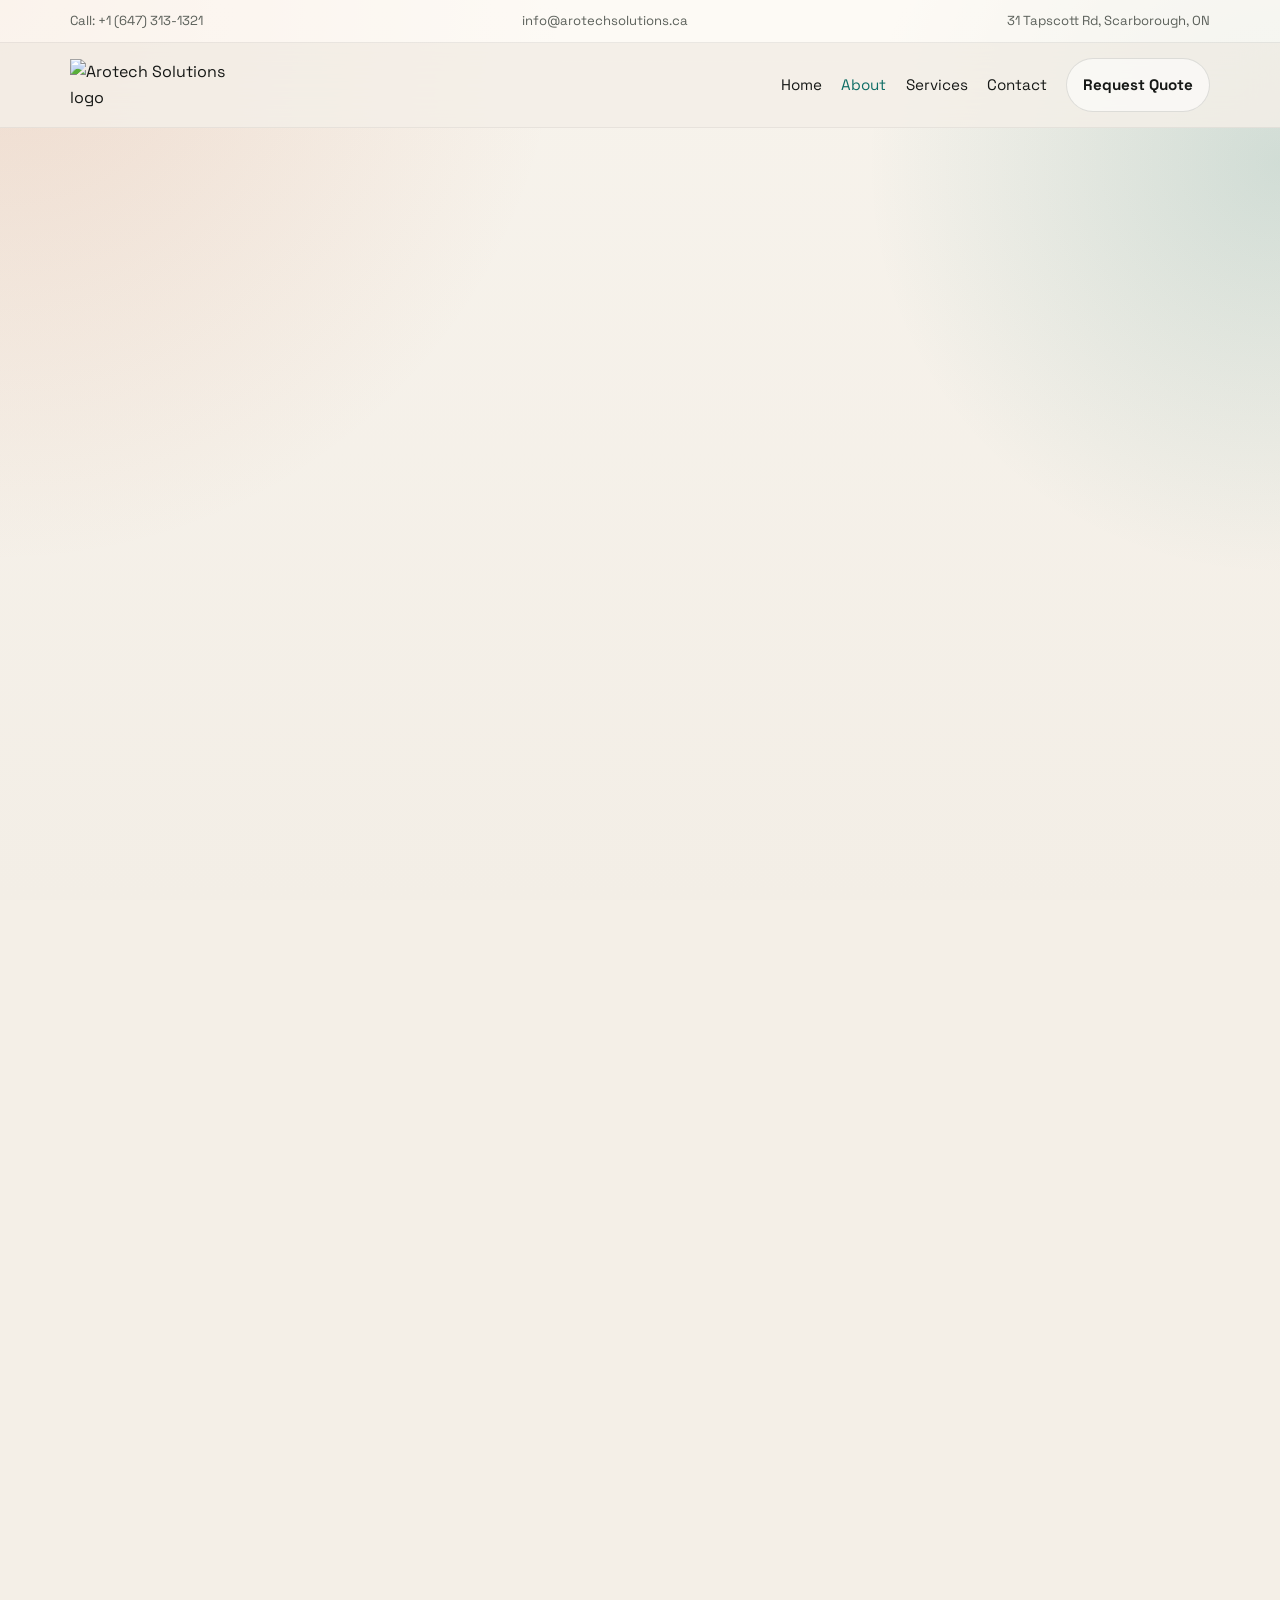
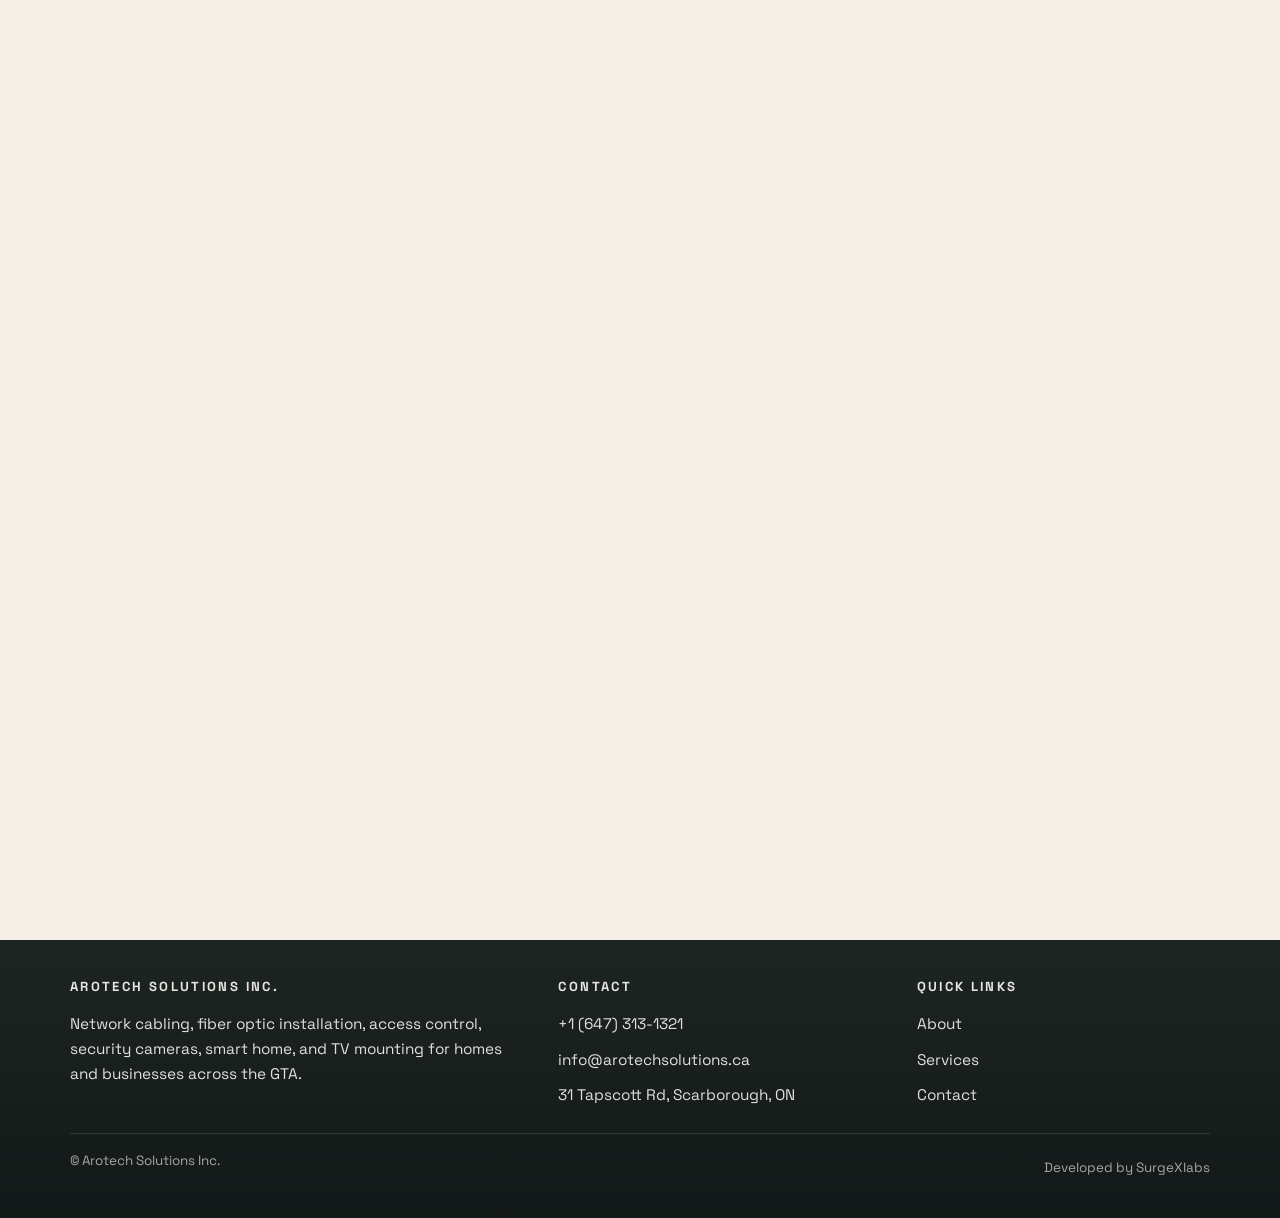
==== about.html @ dbcc4f73 "Redesign site footer" ====
<!DOCTYPE html>
<html lang="en">
<head>
    <meta charset="UTF-8">
    <meta name="viewport" content="width=device-width, initial-scale=1.0">
    <title>About | Arotech Solutions</title>
    <meta name="description" content="Learn about Arotech Solutions, our service approach, and how we deliver structured cabling, security, and smart installation solutions.">
    <link rel="icon" href="/assets/images/favicon.svg" type="image/svg+xml">
    <link rel="preconnect" href="https://fonts.googleapis.com">
    <link rel="preconnect" href="https://fonts.gstatic.com" crossorigin>
    <link href="https://fonts.googleapis.com/css2?family=Instrument+Serif:ital@0;1&family=Space+Grotesk:wght@400;500;700&display=swap" rel="stylesheet">
    <link rel="stylesheet" href="/assets/css/styles.css">
</head>
<body>
    <div class="site-bg" aria-hidden="true"></div>
    <div class="utility-bar">
        <div class="container utility-row">
            <a href="tel:+16473131321">Call: +1 (647) 313-1321</a>
            <a href="mailto:info@arotechsolutions.ca">info@arotechsolutions.ca</a>
            <span>31 Tapscott Rd, Scarborough, ON</span>
        </div>
    </div>
    <header class="site-header">
        <div class="container header-row">
            <a class="brand" href="/index.html"><img src="/assets/images/logo.png" alt="Arotech Solutions logo"></a>
            <button class="nav-toggle" type="button" aria-expanded="false" aria-controls="site-nav" aria-label="Toggle navigation"><span></span><span></span></button>
            <nav class="site-nav" id="site-nav">
                <a href="/index.html">Home</a>
                <a href="/about.html" aria-current="page">About</a>
                <a href="/services.html">Services</a>
                <a href="/contact.html">Contact</a>
                <a class="button button-small button-ghost" href="tel:+16473131321">Request Quote</a>
            </nav>
        </div>
    </header>
    <main>
        <section class="page-hero section reveal">
            <div class="container page-hero-grid">
                <div>
                    <p class="eyebrow">About Arotech</p>
                    <h1>Built around practical planning, cleaner execution, and dependable results.</h1>
                    <p class="hero-text">Arotech Solutions exists to help clients build more reliable and better organized environments through cabling, surveillance, access, smart technology, and clean installation practices.</p>
                    <p class="breadcrumb"><a href="/index.html">Home</a> / About</p>
                </div>
                <figure class="page-hero-media reveal-card">
                    <img src="/assets/images/hero-network.jpg" alt="Technician environment showing structured network hardware">
                </figure>
            </div>
        </section>

        <section class="section reveal">
            <div class="container detail-grid">
                <div class="content-block">
                    <p class="eyebrow">Who We Are</p>
                    <h2>A Toronto-based service business with a focus on systems that work well and look properly finished.</h2>
                    <p>
                        Good installation work starts with careful planning, clear communication, and a finished setup that stays practical to use and maintain.
                    </p>
                    <p>
                        We focus on six clear service areas: network cabling, fiber optic installation, access control, security cameras, smart home, and TV mounting.
                        Each area contributes to environments that feel more connected, secure, and easier to manage.
                    </p>
                </div>
                <div class="stack-card reveal-card">
                    <h3>What clients usually care about most</h3>
                    <ul class="checklist">
                        <li>Knowing the installation is planned before work starts</li>
                        <li>Having a finished result that looks clean, not rushed</li>
                        <li>Getting recommendations that make sense for the property</li>
                        <li>Working with one team across related service areas</li>
                    </ul>
                </div>
            </div>
        </section>

        <section class="section section-alt reveal">
            <div class="container section-head">
                <div>
                    <p class="eyebrow">Our Approach</p>
                    <h2>How we think about service quality.</h2>
                </div>
                <p>
                    We believe clients should understand not just what gets installed, but how the team approaches the work.
                </p>
            </div>
            <div class="container info-grid three-col">
                <article class="info-card reveal-card">
                    <h3>Plan with the end result in mind</h3>
                    <p>We look at layout, accessibility, user flow, and how the system will be maintained once the installation is complete.</p>
                </article>
                <article class="info-card reveal-card">
                    <h3>Keep the work visually organized</h3>
                    <p>Routing, positioning, equipment placement, and the finish all affect how professional a project feels once it is delivered.</p>
                </article>
                <article class="info-card reveal-card">
                    <h3>Keep recommendations practical</h3>
                    <p>Clients do not need unnecessary complexity. They need systems that suit the space, the use case, and future changes.</p>
                </article>
            </div>
        </section>

        <section class="section reveal">
            <div class="container section-head">
                <div>
                    <p class="eyebrow">Service Scope</p>
                    <h2>One business, six focused service categories.</h2>
                </div>
                <p>
                    Explore the core services Arotech offers for homes, businesses, and security-focused spaces.
                </p>
            </div>
            <div class="container service-links-grid">
                <a class="mini-link-card reveal-card" href="/services/network-cabling.html">Network Cabling</a>
                <a class="mini-link-card reveal-card" href="/services/fiber-optic-installation.html">Fiber Optic Installation</a>
                <a class="mini-link-card reveal-card" href="/services/access-control.html">Access Control</a>
                <a class="mini-link-card reveal-card" href="/services/security-cameras.html">Security Cameras</a>
                <a class="mini-link-card reveal-card" href="/services/smart-home.html">Smart Home</a>
                <a class="mini-link-card reveal-card" href="/services/tv-mounting.html">TV Mounting</a>
            </div>
        </section>
    </main>
    <footer class="site-footer">
        <div class="container footer-shell">
            <div class="footer-brand-block">
                <p class="footer-title">Arotech Solutions Inc.</p>
                <p>Network cabling, fiber optic installation, access control, security cameras, smart home, and TV mounting for homes and businesses across the GTA.</p>
            </div>
            <div class="footer-block">
                <p class="footer-heading">Contact</p>
                <a href="tel:+16473131321">+1 (647) 313-1321</a>
                <a href="mailto:info@arotechsolutions.ca">info@arotechsolutions.ca</a>
                <span>31 Tapscott Rd, Scarborough, ON</span>
            </div>
            <div class="footer-block">
                <p class="footer-heading">Quick Links</p>
                <a href="/about.html">About</a>
                <a href="/services.html">Services</a>
                <a href="/contact.html">Contact</a>
            </div>
        </div>
        <div class="container footer-bottom">
            <p>&copy; <span id="year"></span> Arotech Solutions Inc.</p>
            <p class="footer-credit">Developed by <a href="https://surgexlabs.ca/" target="_blank" rel="noreferrer">SurgeXlabs</a></p>
        </div>
    </footer>
    <script src="/assets/js/main.js"></script>
</body>
</html>
---- assets/css/styles.css ----
:root {
    --bg: #f4efe7;
    --surface: rgba(255, 255, 255, 0.82);
    --surface-strong: #fffdf9;
    --ink: #161816;
    --muted: #5b605a;
    --line: rgba(22, 24, 22, 0.08);
    --accent: #0e6d65;
    --accent-soft: #d8ebe7;
    --accent-warm: #c96d42;
    --shadow: 0 18px 46px rgba(25, 29, 28, 0.08);
    --radius: 28px;
    --container: min(1140px, calc(100% - 2rem));
}

* {
    box-sizing: border-box;
}

html {
    scroll-behavior: smooth;
}

body {
    margin: 0;
    font-family: "Space Grotesk", sans-serif;
    background: var(--bg);
    color: var(--ink);
    line-height: 1.65;
}

img,
video {
    display: block;
    max-width: 100%;
}

a {
    color: inherit;
    text-decoration: none;
}

p,
h1,
h2,
h3 {
    margin-top: 0;
}

figure {
    margin: 0;
}

.site-bg {
    position: fixed;
    inset: 0;
    z-index: -1;
    background:
        radial-gradient(circle at top left, rgba(201, 109, 66, 0.18), transparent 36%),
        radial-gradient(circle at right 18%, rgba(14, 109, 101, 0.16), transparent 28%),
        linear-gradient(180deg, #f7f3ec 0%, #f3eee6 100%);
}

.utility-bar {
    border-bottom: 1px solid var(--line);
    background: rgba(255, 253, 248, 0.72);
}

.utility-row {
    display: flex;
    align-items: center;
    justify-content: space-between;
    gap: 1rem;
    min-height: 42px;
    font-size: 0.82rem;
    color: var(--muted);
}

.container {
    width: var(--container);
    margin: 0 auto;
}

.section {
    padding: 4.75rem 0;
}

.section-alt {
    background: rgba(255, 255, 255, 0.42);
    border-top: 1px solid rgba(22, 24, 22, 0.05);
    border-bottom: 1px solid rgba(22, 24, 22, 0.05);
}

.eyebrow {
    margin-bottom: 0.9rem;
    font-size: 0.8rem;
    font-weight: 700;
    letter-spacing: 0.24em;
    text-transform: uppercase;
    color: var(--accent);
}

.site-header {
    position: sticky;
    top: 0;
    z-index: 25;
    backdrop-filter: blur(18px);
    background: rgba(244, 239, 231, 0.84);
    border-bottom: 1px solid rgba(22, 24, 22, 0.06);
}

.header-row {
    display: flex;
    align-items: center;
    justify-content: space-between;
    gap: 1rem;
    min-height: 84px;
}

.brand {
    max-width: 168px;
}

.site-nav {
    display: flex;
    align-items: center;
    gap: 1.2rem;
    font-size: 0.95rem;
}

.site-nav a[aria-current="page"]:not(.button),
.site-nav a:not(.button):hover {
    color: var(--accent);
}

.nav-toggle {
    display: none;
    width: 48px;
    height: 48px;
    padding: 0;
    border: 1px solid var(--line);
    border-radius: 16px;
    background: var(--surface-strong);
    cursor: pointer;
}

.nav-toggle span {
    display: block;
    width: 18px;
    height: 2px;
    margin: 6px auto;
    background: var(--ink);
}

.button {
    display: inline-flex;
    align-items: center;
    justify-content: center;
    min-height: 50px;
    padding: 0.85rem 1.25rem;
    border: 1px solid transparent;
    border-radius: 999px;
    background: var(--ink);
    color: #fff;
    font-weight: 700;
    transition: transform 0.2s ease, background 0.2s ease, border-color 0.2s ease;
}

.button:hover {
    transform: translateY(-1px);
}

.button-ghost {
    background: rgba(255, 255, 255, 0.55);
    color: var(--ink);
    border-color: rgba(22, 24, 22, 0.12);
}

.button-small {
    min-height: 44px;
    padding-inline: 1rem;
}

.text-link {
    display: inline-flex;
    align-items: center;
    gap: 0.35rem;
    font-weight: 700;
    color: var(--accent);
}

.text-link::after {
    content: ">";
    font-size: 0.9rem;
}

.hero,
.page-hero {
    padding-top: 3.6rem;
}

.hero-grid,
.page-hero-grid,
.detail-grid,
.video-grid,
.form-layout,
.section-head,
.footer-row {
    display: grid;
    grid-template-columns: repeat(2, minmax(0, 1fr));
    gap: 2rem;
    align-items: start;
}

.home-hero-grid {
    align-items: stretch;
}

.hero-copy h1,
.page-hero h1,
.section-head h2,
.content-block h2,
.contact-card h2,
.video-grid h2 {
    font-family: "Instrument Serif", serif;
    font-weight: 400;
    line-height: 0.97;
    letter-spacing: -0.03em;
}

.hero-copy h1 {
    margin-bottom: 1.1rem;
    font-size: clamp(3.2rem, 8vw, 6.4rem);
    max-width: 11ch;
}

.page-hero h1,
.section-head h2,
.content-block h2,
.contact-card h2,
.video-grid h2 {
    margin-bottom: 0.95rem;
    font-size: clamp(2.3rem, 5vw, 4.2rem);
}

.hero-text,
.section-head > p,
.content-block p,
.stack-card p,
.signal-card span,
.signal-card p,
.trust-card p,
.info-card p,
.faq-card p,
.contact-card p,
.breadcrumb,
.video-grid p {
    color: var(--muted);
}

.hero-actions {
    display: flex;
    flex-wrap: wrap;
    gap: 0.9rem;
    margin-bottom: 2rem;
}

.hero-points,
.checklist {
    display: grid;
    gap: 0.8rem;
    padding: 0;
    margin: 0;
    list-style: none;
}

.hero-points li,
.checklist li {
    position: relative;
    padding-left: 1.45rem;
    color: var(--muted);
}

.hero-points li::before,
.checklist li::before {
    content: "";
    position: absolute;
    top: 0.72rem;
    left: 0;
    width: 8px;
    height: 8px;
    border-radius: 50%;
    background: var(--accent-warm);
}

.hero-panel,
.stack-card,
.signal-card,
.trust-card,
.service-card,
.process-card,
.video-card,
.info-card,
.faq-card,
.contact-card,
.contact-form,
.mini-link-card {
    border: 1px solid rgba(22, 24, 22, 0.08);
    border-radius: var(--radius);
    background: var(--surface-strong);
    box-shadow: var(--shadow);
}

.hero-panel {
    display: grid;
    gap: 1rem;
    padding: 1rem;
    background: linear-gradient(180deg, rgba(255, 255, 255, 0.68), rgba(255, 255, 255, 0.38));
}

.hero-highlight {
    display: grid;
    gap: 0.85rem;
    padding: 1.25rem 1.35rem;
    border: 1px solid rgba(22, 24, 22, 0.08);
    border-radius: var(--radius);
    background: rgba(255, 253, 248, 0.92);
}

.hero-highlight-label {
    margin-bottom: 0;
    font-size: 0.78rem;
    font-weight: 700;
    letter-spacing: 0.14em;
    text-transform: uppercase;
    color: var(--accent);
}

.hero-highlight h3 {
    margin-bottom: 0;
    font-size: 1.3rem;
    line-height: 1.3;
}

.hero-highlight-meta {
    display: flex;
    align-items: center;
    justify-content: space-between;
    gap: 1rem;
    color: var(--muted);
    font-size: 0.95rem;
}

.hero-visual,
.page-hero-media {
    overflow: hidden;
    border-radius: calc(var(--radius) + 2px);
    border: 1px solid rgba(22, 24, 22, 0.08);
    background: #e9efe9;
}

.hero-visual img,
.page-hero-media img,
.page-hero-media video {
    width: 100%;
    height: 100%;
    min-height: 360px;
    object-fit: cover;
}

.hero-photo-frame {
    position: relative;
}

.hero-photo-frame::after {
    content: "";
    position: absolute;
    inset: 0;
    background: linear-gradient(180deg, rgba(20, 25, 25, 0.04) 0%, rgba(20, 25, 25, 0.35) 100%);
}

.hero-photo-frame figcaption {
    position: absolute;
    left: 1.2rem;
    right: 1.2rem;
    bottom: 1rem;
    z-index: 1;
    padding: 0.9rem 1rem;
    border-radius: 18px;
    background: rgba(255, 253, 248, 0.9);
    font-weight: 500;
}

.hero-stat-grid,
.trust-grid,
.process-grid,
.info-grid,
.faq-grid,
.service-links-grid {
    display: grid;
    gap: 1rem;
}

.hero-stat-grid {
    grid-template-columns: repeat(3, minmax(0, 1fr));
}

.trust-grid {
    grid-template-columns: repeat(3, minmax(0, 1fr));
}

.process-grid,
.info-grid.three-col,
.faq-grid,
.service-links-grid,
.info-grid.three-col {
    grid-template-columns: repeat(3, minmax(0, 1fr));
}

.service-links-grid {
    grid-template-columns: repeat(2, minmax(0, 1fr));
}

.signal-card,
.trust-card,
.process-card,
.info-card,
.faq-card,
.stack-card {
    padding: 1.35rem;
}

.signal-card strong {
    display: block;
    margin-bottom: 0.2rem;
    font-size: 1.75rem;
}

.signal-card-primary {
    background: #fff9f0;
}

.signal-card-accent {
    background: var(--accent-soft);
}

.signal-card-dark {
    background: #1a2020;
    color: #fff;
}

.signal-card-dark p,
.signal-card-dark span {
    color: rgba(255, 255, 255, 0.78);
}

.services-grid {
    display: grid;
    grid-template-columns: repeat(3, minmax(0, 1fr));
    gap: 1rem;
    margin-top: 2rem;
}

.services-grid-six {
    grid-template-columns: repeat(3, minmax(0, 1fr));
}

.service-card {
    display: grid;
    align-content: start;
    gap: 0.85rem;
    overflow: hidden;
    padding: 1.35rem;
}

.service-media {
    margin: -1.35rem -1.35rem 0;
    overflow: hidden;
    border-bottom: 1px solid rgba(22, 24, 22, 0.08);
}

.service-media img {
    width: 100%;
    height: 230px;
    object-fit: cover;
    transition: transform 0.45s ease;
}

.service-card:hover .service-media img {
    transform: scale(1.04);
}

.service-card span,
.process-card span {
    display: inline-flex;
    width: fit-content;
    padding: 0.35rem 0.65rem;
    border-radius: 999px;
    background: rgba(22, 24, 22, 0.06);
    font-size: 0.78rem;
    font-weight: 700;
    letter-spacing: 0.08em;
    text-transform: uppercase;
}

.service-card h3,
.trust-card h3,
.info-card h3,
.faq-card h3,
.process-card h3,
.stack-card h3,
.mini-link-card {
    margin-bottom: 0.65rem;
    font-size: 1.18rem;
}

.video-card {
    overflow: hidden;
    padding: 0;
}

.video-card video {
    width: 100%;
    min-height: 100%;
    background: #000;
}

.mini-link-card {
    padding: 1.2rem 1.3rem;
    font-weight: 700;
}

.mini-link-card:hover {
    color: var(--accent);
}

.breadcrumb a {
    color: var(--accent);
}

.contact-card {
    display: grid;
    grid-template-columns: minmax(0, 1.15fr) minmax(280px, 0.85fr);
    gap: 1.5rem;
    padding: 2rem;
    background: linear-gradient(135deg, #fffdf8, #eef7f4);
}

.contact-actions,
.contact-stack {
    display: grid;
    align-content: start;
    gap: 0.9rem;
}

.form-layout {
    align-items: start;
}

.contact-form {
    display: grid;
    gap: 1rem;
    padding: 1.4rem;
}

.contact-form label {
    display: grid;
    gap: 0.45rem;
    font-weight: 500;
}

.contact-form input,
.contact-form select,
.contact-form textarea {
    width: 100%;
    padding: 0.9rem 1rem;
    border: 1px solid rgba(22, 24, 22, 0.12);
    border-radius: 16px;
    background: #fff;
    font: inherit;
}

.site-footer {
    margin-top: 2rem;
    padding: 0 0 2rem;
    background: linear-gradient(180deg, rgba(20, 28, 26, 0.96), rgba(14, 20, 19, 0.98));
    color: rgba(255, 251, 245, 0.9);
}

.site-footer a,
.site-footer span,
.site-footer p {
    color: inherit;
}

.footer-shell {
    display: grid;
    grid-template-columns: 1.4fr 1fr 0.9fr;
    gap: 2rem;
    padding-top: 2.3rem;
    padding-bottom: 1.6rem;
}

.footer-brand-block,
.footer-block {
    display: grid;
    align-content: start;
    gap: 0.65rem;
}

.footer-title,
.footer-heading {
    margin-bottom: 0.15rem;
    font-size: 0.82rem;
    font-weight: 700;
    letter-spacing: 0.18em;
    text-transform: uppercase;
    color: rgba(255, 251, 245, 0.62);
}

.footer-brand-block p:last-child,
.footer-block span,
.footer-block a {
    font-size: 0.96rem;
    color: rgba(255, 251, 245, 0.88);
}

.footer-block a,
.footer-credit a {
    transition: color 0.2s ease;
}

.footer-block a:hover,
.footer-credit a:hover {
    color: #ffffff;
}

.footer-bottom {
    display: flex;
    align-items: center;
    justify-content: space-between;
    gap: 1rem;
    padding-top: 1rem;
    border-top: 1px solid rgba(255, 251, 245, 0.12);
    font-size: 0.84rem;
    color: rgba(255, 251, 245, 0.62);
}

.footer-credit {
    margin: 0;
    text-align: right;
}

.reveal,
.reveal-card {
    opacity: 0;
    transform: translateY(24px);
    transition: opacity 0.7s ease, transform 0.7s ease;
}

.reveal-card {
    transition-delay: 0.08s;
}

.is-visible {
    opacity: 1;
    transform: translateY(0);
}

.hero-panel,
.signal-card,
.hero-highlight,
.trust-card,
.service-card,
.process-card,
.video-card,
.info-card,
.faq-card,
.stack-card,
.contact-card,
.contact-form,
.mini-link-card,
.page-hero-media {
    transition: transform 0.25s ease, box-shadow 0.25s ease, border-color 0.25s ease;
}

.hero-panel:hover,
.signal-card:hover,
.hero-highlight:hover,
.trust-card:hover,
.service-card:hover,
.process-card:hover,
.video-card:hover,
.info-card:hover,
.faq-card:hover,
.stack-card:hover,
.contact-card:hover,
.contact-form:hover,
.mini-link-card:hover,
.page-hero-media:hover {
    transform: translateY(-4px);
    box-shadow: 0 22px 55px rgba(25, 29, 28, 0.11);
    border-color: rgba(14, 109, 101, 0.18);
}

@media (max-width: 980px) {
    .hero-grid,
    .page-hero-grid,
    .detail-grid,
    .video-grid,
    .form-layout,
    .section-head,
    .contact-card {
        grid-template-columns: 1fr;
    }

    .hero-stat-grid,
    .trust-grid,
    .info-grid.three-col,
    .faq-grid,
    .service-links-grid {
        grid-template-columns: repeat(2, minmax(0, 1fr));
    }

    .hero-highlight-meta {
        align-items: flex-start;
        flex-direction: column;
    }

    .services-grid,
    .services-grid-six,
    .process-grid {
        grid-template-columns: repeat(2, minmax(0, 1fr));
    }

    .footer-shell {
        grid-template-columns: repeat(2, minmax(0, 1fr));
    }

    .site-nav {
        position: absolute;
        top: calc(100% + 0.75rem);
        right: 1rem;
        left: 1rem;
        display: grid;
        gap: 0.75rem;
        padding: 1rem;
        border: 1px solid rgba(22, 24, 22, 0.08);
        border-radius: 24px;
        background: rgba(255, 253, 248, 0.96);
        box-shadow: var(--shadow);
        opacity: 0;
        visibility: hidden;
        transform: translateY(-10px);
        transition: opacity 0.2s ease, visibility 0.2s ease, transform 0.2s ease;
    }

    .site-nav.is-open {
        opacity: 1;
        visibility: visible;
        transform: translateY(0);
    }

    .nav-toggle {
        display: inline-block;
    }
}

@media (max-width: 720px) {
    .section {
        padding: 3.5rem 0;
    }

    .hero-copy h1 {
        max-width: none;
        font-size: clamp(2.8rem, 15vw, 4.4rem);
    }

    .utility-row {
        flex-direction: column;
        align-items: flex-start;
        justify-content: center;
        padding: 0.45rem 0;
    }

    .services-grid,
    .services-grid-six,
    .process-grid,
    .trust-grid,
    .info-grid.three-col,
    .faq-grid,
    .service-links-grid,
    .hero-stat-grid {
        grid-template-columns: 1fr;
    }

    .brand {
        max-width: 144px;
    }

    .header-row {
        min-height: 76px;
    }

    .hero-visual img,
    .page-hero-media img,
    .page-hero-media video {
        min-height: 300px;
    }

    .hero-highlight {
        padding: 1rem 1.1rem;
    }

    .contact-card {
        padding: 1.4rem;
    }

    .footer-shell {
        grid-template-columns: 1fr;
        gap: 1.4rem;
    }

    .footer-bottom {
        flex-direction: column;
        align-items: flex-start;
    }

    .footer-credit {
        text-align: left;
    }
}

@media (prefers-reduced-motion: reduce) {
    html {
        scroll-behavior: auto;
    }

    *,
    *::before,
    *::after {
        animation-duration: 0.01ms !important;
        animation-iteration-count: 1 !important;
        transition-duration: 0.01ms !important;
    }

    .reveal,
    .reveal-card {
        opacity: 1;
        transform: none;
    }
}
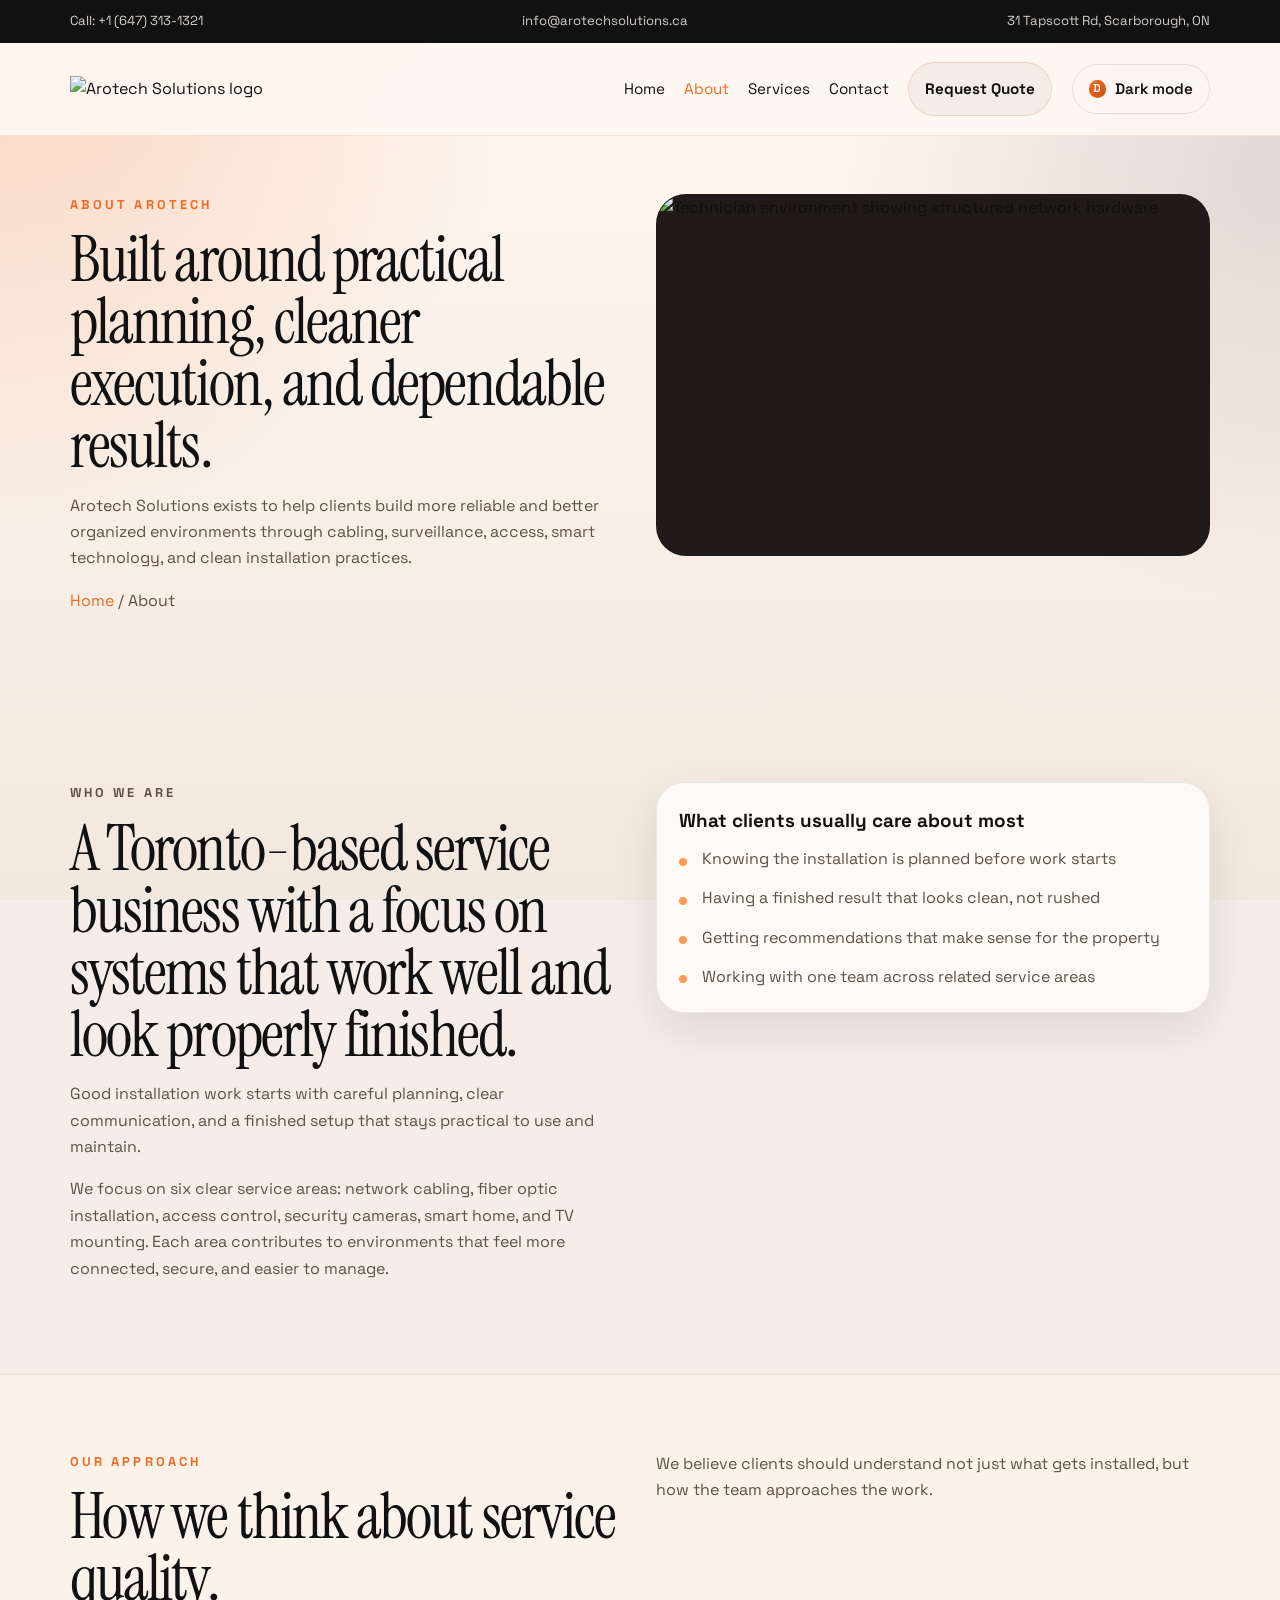
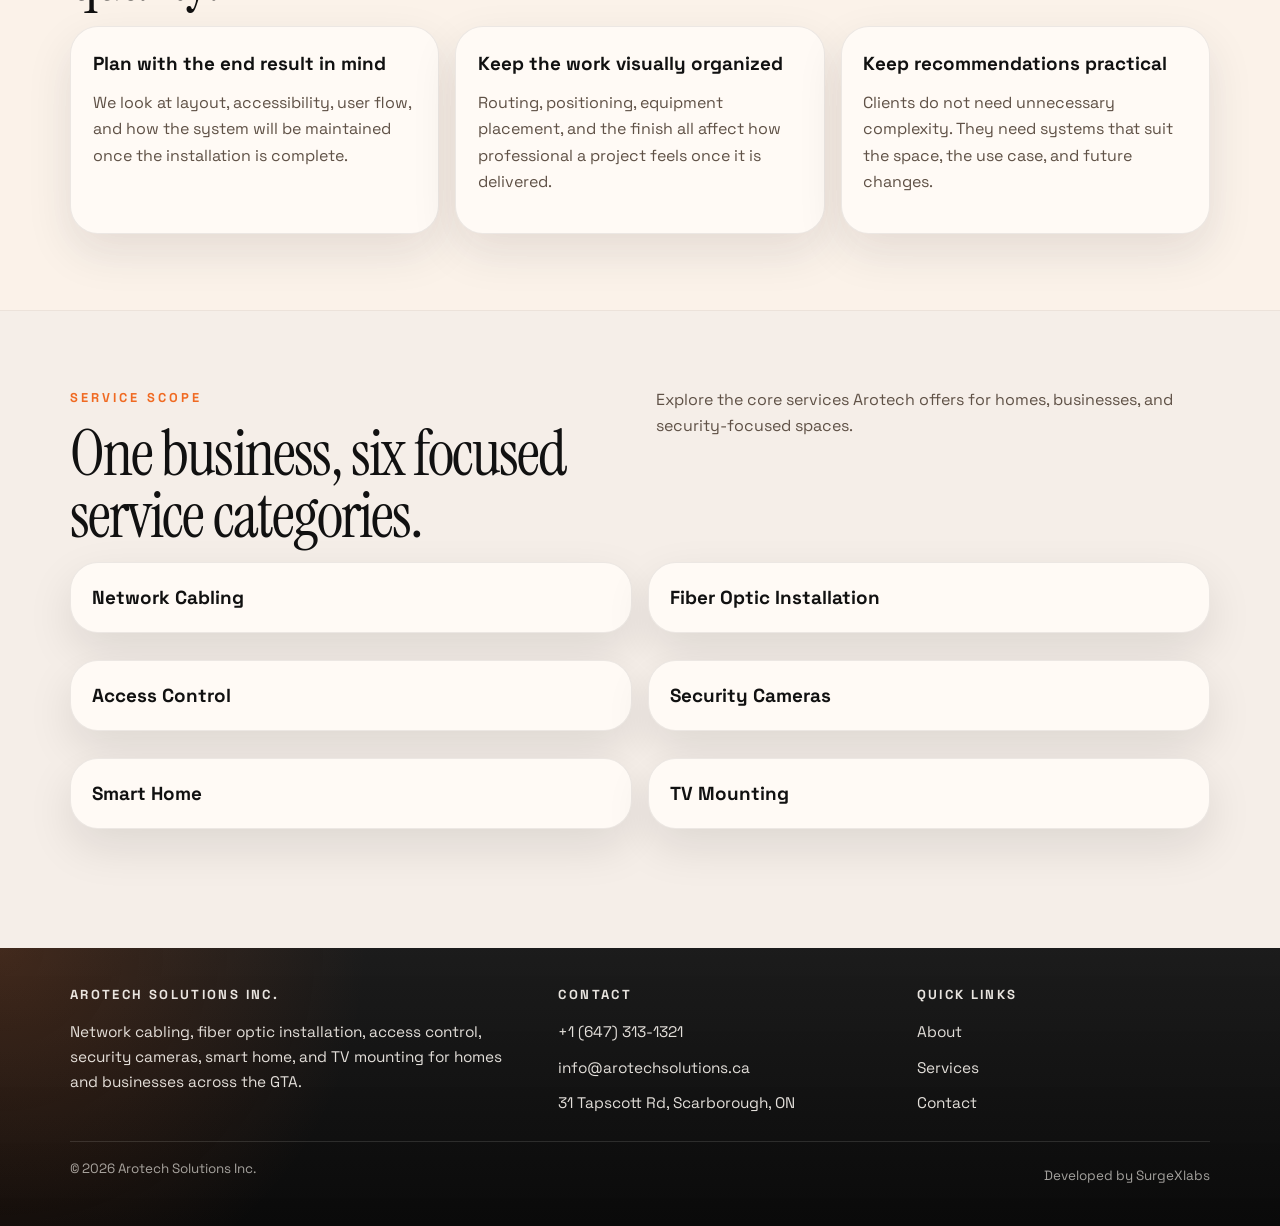
==== commit 9f4777c4: "Update Arotech branding, imagery, and theme toggle" ====
--- a/about.html
+++ b/about.html
@@ -22,7 +22,7 @@
     </div>
     <header class="site-header">
         <div class="container header-row">
-            <a class="brand" href="/index.html"><img src="/assets/images/logo.png" alt="Arotech Solutions logo"></a>
+            <a class="brand" href="/index.html" aria-label="Arotech Solutions home"><img src="/assets/images/logo.png" alt="Arotech Solutions logo"></a>
             <button class="nav-toggle" type="button" aria-expanded="false" aria-controls="site-nav" aria-label="Toggle navigation"><span></span><span></span></button>
             <nav class="site-nav" id="site-nav">
                 <a href="/index.html">Home</a>
--- a/assets/css/styles.css
+++ b/assets/css/styles.css
@@ -1,16 +1,95 @@
 :root {
-    --bg: #f4efe7;
-    --surface: rgba(255, 255, 255, 0.82);
-    --surface-strong: #fffdf9;
-    --ink: #161816;
-    --muted: #5b605a;
-    --line: rgba(22, 24, 22, 0.08);
-    --accent: #0e6d65;
-    --accent-soft: #d8ebe7;
-    --accent-warm: #c96d42;
-    --shadow: 0 18px 46px rgba(25, 29, 28, 0.08);
+    --bg: #f5eee8;
+    --surface: rgba(255, 248, 242, 0.84);
+    --surface-strong: #fffaf5;
+    --surface-alt: rgba(255, 244, 235, 0.62);
+    --ink: #111111;
+    --muted: #5f5146;
+    --line: rgba(17, 17, 17, 0.1);
+    --accent: #f06a22;
+    --accent-strong: #cc520d;
+    --accent-soft: #ffe2cf;
+    --accent-warm: #ff9a56;
+    --utility-bg: #111111;
+    --utility-text: rgba(255, 248, 242, 0.82);
+    --header-bg: rgba(255, 248, 242, 0.9);
+    --header-border: rgba(240, 106, 34, 0.14);
+    --panel-border: rgba(22, 24, 22, 0.08);
+    --panel-shadow-strong: 0 20px 48px rgba(25, 29, 28, 0.09);
+    --site-bg-1: rgba(240, 106, 34, 0.24);
+    --site-bg-2: rgba(17, 17, 17, 0.12);
+    --site-bg-3-start: #fff8f2;
+    --site-bg-3-end: #f3e8de;
+    --hero-panel-start: rgba(255, 250, 245, 0.9);
+    --hero-panel-end: rgba(255, 237, 222, 0.68);
+    --hero-highlight-start: rgba(255, 248, 242, 0.98);
+    --hero-highlight-end: rgba(255, 230, 212, 0.9);
+    --hero-highlight-stripe-end: #ffb27e;
+    --hero-media-bg: #201b18;
+    --figcaption-bg: rgba(255, 253, 248, 0.9);
+    --signal-primary-bg: #fff4ea;
+    --signal-dark-bg: #171717;
+    --signal-dark-text: rgba(255, 255, 255, 0.78);
+    --tag-bg: rgba(22, 24, 22, 0.06);
+    --input-bg: #fff;
+    --contact-gradient-start: #fffaf5;
+    --contact-gradient-end: #ffe7d6;
+    --footer-bg: radial-gradient(circle at top left, rgba(240, 106, 34, 0.18), transparent 28%), linear-gradient(180deg, rgba(23, 23, 23, 0.98), rgba(10, 10, 10, 1));
+    --footer-text: rgba(255, 251, 245, 0.9);
+    --footer-heading: rgba(255, 251, 245, 0.62);
+    --footer-link: rgba(255, 251, 245, 0.88);
+    --footer-border: rgba(255, 251, 245, 0.12);
+    --nav-panel-bg: rgba(255, 248, 242, 0.98);
+    --nav-toggle-bg: rgba(255, 250, 245, 0.98);
+    --shadow: 0 18px 46px rgba(17, 17, 17, 0.1);
     --radius: 28px;
     --container: min(1140px, calc(100% - 2rem));
+}
+
+body[data-theme="dark"] {
+    --bg: #0f0f11;
+    --surface: rgba(26, 26, 29, 0.86);
+    --surface-strong: #17171a;
+    --surface-alt: rgba(22, 22, 25, 0.78);
+    --ink: #f5eee7;
+    --muted: #bcae9f;
+    --line: rgba(255, 255, 255, 0.1);
+    --accent: #ff8b3d;
+    --accent-strong: #d66217;
+    --accent-soft: rgba(255, 139, 61, 0.14);
+    --accent-warm: #ffab72;
+    --utility-bg: #090909;
+    --utility-text: rgba(245, 238, 231, 0.8);
+    --header-bg: rgba(17, 17, 20, 0.9);
+    --header-border: rgba(255, 139, 61, 0.2);
+    --panel-border: rgba(255, 255, 255, 0.08);
+    --panel-shadow-strong: 0 20px 48px rgba(0, 0, 0, 0.28);
+    --site-bg-1: rgba(255, 139, 61, 0.14);
+    --site-bg-2: rgba(255, 255, 255, 0.06);
+    --site-bg-3-start: #17171a;
+    --site-bg-3-end: #0d0d0f;
+    --hero-panel-start: rgba(26, 26, 30, 0.96);
+    --hero-panel-end: rgba(18, 18, 21, 0.96);
+    --hero-highlight-start: rgba(28, 28, 32, 0.98);
+    --hero-highlight-end: rgba(23, 23, 27, 0.94);
+    --hero-highlight-stripe-end: #ffab72;
+    --hero-media-bg: #0d0d0f;
+    --figcaption-bg: rgba(22, 22, 26, 0.92);
+    --signal-primary-bg: rgba(255, 139, 61, 0.1);
+    --signal-dark-bg: #0c0c0d;
+    --signal-dark-text: rgba(245, 238, 231, 0.72);
+    --tag-bg: rgba(255, 255, 255, 0.08);
+    --input-bg: #111114;
+    --contact-gradient-start: #18181c;
+    --contact-gradient-end: #111114;
+    --footer-bg: radial-gradient(circle at top left, rgba(255, 139, 61, 0.14), transparent 28%), linear-gradient(180deg, rgba(10, 10, 12, 0.98), rgba(5, 5, 6, 1));
+    --footer-text: rgba(245, 238, 231, 0.9);
+    --footer-heading: rgba(245, 238, 231, 0.58);
+    --footer-link: rgba(245, 238, 231, 0.84);
+    --footer-border: rgba(245, 238, 231, 0.1);
+    --nav-panel-bg: rgba(18, 18, 22, 0.98);
+    --nav-toggle-bg: rgba(20, 20, 23, 0.98);
+    --shadow: 0 18px 46px rgba(0, 0, 0, 0.28);
 }
 
 * {
@@ -27,6 +106,7 @@
     background: var(--bg);
     color: var(--ink);
     line-height: 1.65;
+    overflow-x: hidden;
 }
 
 img,
@@ -56,14 +136,14 @@
     inset: 0;
     z-index: -1;
     background:
-        radial-gradient(circle at top left, rgba(201, 109, 66, 0.18), transparent 36%),
-        radial-gradient(circle at right 18%, rgba(14, 109, 101, 0.16), transparent 28%),
-        linear-gradient(180deg, #f7f3ec 0%, #f3eee6 100%);
+        radial-gradient(circle at top left, var(--site-bg-1), transparent 34%),
+        radial-gradient(circle at right 18%, var(--site-bg-2), transparent 30%),
+        linear-gradient(180deg, var(--site-bg-3-start) 0%, var(--site-bg-3-end) 100%);
 }
 
 .utility-bar {
     border-bottom: 1px solid var(--line);
-    background: rgba(255, 253, 248, 0.72);
+    background: var(--utility-bg);
 }
 
 .utility-row {
@@ -73,7 +153,7 @@
     gap: 1rem;
     min-height: 42px;
     font-size: 0.82rem;
-    color: var(--muted);
+    color: var(--utility-text);
 }
 
 .container {
@@ -86,9 +166,9 @@
 }
 
 .section-alt {
-    background: rgba(255, 255, 255, 0.42);
-    border-top: 1px solid rgba(22, 24, 22, 0.05);
-    border-bottom: 1px solid rgba(22, 24, 22, 0.05);
+    background: var(--surface-alt);
+    border-top: 1px solid color-mix(in srgb, var(--line) 65%, transparent);
+    border-bottom: 1px solid color-mix(in srgb, var(--line) 65%, transparent);
 }
 
 .eyebrow {
@@ -105,8 +185,8 @@
     top: 0;
     z-index: 25;
     backdrop-filter: blur(18px);
-    background: rgba(244, 239, 231, 0.84);
-    border-bottom: 1px solid rgba(22, 24, 22, 0.06);
+    background: var(--header-bg);
+    border-bottom: 1px solid var(--header-border);
 }
 
 .header-row {
@@ -114,11 +194,23 @@
     align-items: center;
     justify-content: space-between;
     gap: 1rem;
-    min-height: 84px;
+    min-height: 92px;
 }
 
 .brand {
-    max-width: 168px;
+    display: inline-flex;
+    align-items: center;
+    justify-content: center;
+    flex: 0 0 auto;
+    max-width: 430px;
+}
+
+.brand img {
+    display: block;
+    width: 100%;
+    height: auto;
+    max-height: 64px;
+    object-fit: contain;
 }
 
 .site-nav {
@@ -128,8 +220,14 @@
     font-size: 0.95rem;
 }
 
+.site-nav a,
+.theme-toggle {
+    transition: color 0.2s ease, background 0.2s ease, border-color 0.2s ease, box-shadow 0.2s ease;
+}
+
 .site-nav a[aria-current="page"]:not(.button),
-.site-nav a:not(.button):hover {
+.site-nav a:not(.button):hover,
+.site-nav a.theme-toggle:hover {
     color: var(--accent);
 }
 
@@ -140,7 +238,7 @@
     padding: 0;
     border: 1px solid var(--line);
     border-radius: 16px;
-    background: var(--surface-strong);
+    background: var(--nav-toggle-bg);
     cursor: pointer;
 }
 
@@ -160,25 +258,64 @@
     padding: 0.85rem 1.25rem;
     border: 1px solid transparent;
     border-radius: 999px;
-    background: var(--ink);
+    background: linear-gradient(135deg, var(--accent), var(--accent-strong));
     color: #fff;
     font-weight: 700;
-    transition: transform 0.2s ease, background 0.2s ease, border-color 0.2s ease;
+    transition: background 0.2s ease, border-color 0.2s ease, box-shadow 0.2s ease;
 }
 
 .button:hover {
-    transform: translateY(-1px);
+    background: linear-gradient(135deg, #ff7b2d, var(--accent));
+    box-shadow: 0 10px 24px rgba(240, 106, 34, 0.16);
 }
 
 .button-ghost {
-    background: rgba(255, 255, 255, 0.55);
+    background: rgba(17, 17, 17, 0.04);
     color: var(--ink);
-    border-color: rgba(22, 24, 22, 0.12);
+    border-color: rgba(240, 106, 34, 0.2);
+}
+
+.button-ghost:hover {
+    background: rgba(240, 106, 34, 0.1);
 }
 
 .button-small {
     min-height: 44px;
     padding-inline: 1rem;
+}
+
+.theme-toggle {
+    display: inline-flex;
+    align-items: center;
+    justify-content: center;
+    gap: 0.55rem;
+    min-height: 44px;
+    padding: 0.72rem 1rem;
+    border: 1px solid var(--line);
+    border-radius: 999px;
+    background: transparent;
+    color: var(--ink);
+    font: inherit;
+    font-weight: 600;
+    cursor: pointer;
+}
+
+.theme-toggle:hover {
+    background: var(--accent-soft);
+    box-shadow: 0 10px 24px rgba(240, 106, 34, 0.12);
+}
+
+.theme-toggle-icon {
+    display: inline-flex;
+    align-items: center;
+    justify-content: center;
+    width: 1.1rem;
+    height: 1.1rem;
+    border-radius: 50%;
+    background: linear-gradient(135deg, var(--accent), var(--accent-strong));
+    color: #fff;
+    font-size: 0.72rem;
+    line-height: 1;
 }
 
 .text-link {
@@ -305,7 +442,7 @@
 .contact-card,
 .contact-form,
 .mini-link-card {
-    border: 1px solid rgba(22, 24, 22, 0.08);
+    border: 1px solid var(--panel-border);
     border-radius: var(--radius);
     background: var(--surface-strong);
     box-shadow: var(--shadow);
@@ -315,16 +452,25 @@
     display: grid;
     gap: 1rem;
     padding: 1rem;
-    background: linear-gradient(180deg, rgba(255, 255, 255, 0.68), rgba(255, 255, 255, 0.38));
+    background: linear-gradient(180deg, var(--hero-panel-start), var(--hero-panel-end));
 }
 
 .hero-highlight {
     display: grid;
     gap: 0.85rem;
     padding: 1.25rem 1.35rem;
-    border: 1px solid rgba(22, 24, 22, 0.08);
+    border: 1px solid var(--header-border);
     border-radius: var(--radius);
-    background: rgba(255, 253, 248, 0.92);
+    background: linear-gradient(135deg, var(--hero-highlight-start), var(--hero-highlight-end));
+    position: relative;
+}
+
+.hero-highlight::before {
+    content: "";
+    position: absolute;
+    inset: 0 auto 0 0;
+    width: 5px;
+    background: linear-gradient(180deg, var(--accent), var(--hero-highlight-stripe-end));
 }
 
 .hero-highlight-label {
@@ -356,7 +502,7 @@
     overflow: hidden;
     border-radius: calc(var(--radius) + 2px);
     border: 1px solid rgba(22, 24, 22, 0.08);
-    background: #e9efe9;
+    background: var(--hero-media-bg);
 }
 
 .hero-visual img,
@@ -387,7 +533,8 @@
     z-index: 1;
     padding: 0.9rem 1rem;
     border-radius: 18px;
-    background: rgba(255, 253, 248, 0.9);
+    background: var(--figcaption-bg);
+    color: var(--ink);
     font-weight: 500;
 }
 
@@ -437,7 +584,7 @@
 }
 
 .signal-card-primary {
-    background: #fff9f0;
+    background: var(--signal-primary-bg);
 }
 
 .signal-card-accent {
@@ -445,13 +592,13 @@
 }
 
 .signal-card-dark {
-    background: #1a2020;
+    background: var(--signal-dark-bg);
     color: #fff;
 }
 
 .signal-card-dark p,
 .signal-card-dark span {
-    color: rgba(255, 255, 255, 0.78);
+    color: var(--signal-dark-text);
 }
 
 .services-grid {
@@ -476,7 +623,7 @@
 .service-media {
     margin: -1.35rem -1.35rem 0;
     overflow: hidden;
-    border-bottom: 1px solid rgba(22, 24, 22, 0.08);
+    border-bottom: 1px solid var(--panel-border);
 }
 
 .service-media img {
@@ -496,7 +643,7 @@
     width: fit-content;
     padding: 0.35rem 0.65rem;
     border-radius: 999px;
-    background: rgba(22, 24, 22, 0.06);
+    background: var(--tag-bg);
     font-size: 0.78rem;
     font-weight: 700;
     letter-spacing: 0.08em;
@@ -543,7 +690,7 @@
     grid-template-columns: minmax(0, 1.15fr) minmax(280px, 0.85fr);
     gap: 1.5rem;
     padding: 2rem;
-    background: linear-gradient(135deg, #fffdf8, #eef7f4);
+    background: linear-gradient(135deg, var(--contact-gradient-start), var(--contact-gradient-end));
 }
 
 .contact-actions,
@@ -574,17 +721,23 @@
 .contact-form textarea {
     width: 100%;
     padding: 0.9rem 1rem;
-    border: 1px solid rgba(22, 24, 22, 0.12);
+    border: 1px solid color-mix(in srgb, var(--line) 90%, transparent);
     border-radius: 16px;
-    background: #fff;
+    background: var(--input-bg);
+    color: var(--ink);
     font: inherit;
+}
+
+.contact-form input::placeholder,
+.contact-form textarea::placeholder {
+    color: var(--muted);
 }
 
 .site-footer {
     margin-top: 2rem;
     padding: 0 0 2rem;
-    background: linear-gradient(180deg, rgba(20, 28, 26, 0.96), rgba(14, 20, 19, 0.98));
-    color: rgba(255, 251, 245, 0.9);
+    background: var(--footer-bg);
+    color: var(--footer-text);
 }
 
 .site-footer a,
@@ -615,14 +768,14 @@
     font-weight: 700;
     letter-spacing: 0.18em;
     text-transform: uppercase;
-    color: rgba(255, 251, 245, 0.62);
+    color: var(--footer-heading);
 }
 
 .footer-brand-block p:last-child,
 .footer-block span,
 .footer-block a {
     font-size: 0.96rem;
-    color: rgba(255, 251, 245, 0.88);
+    color: var(--footer-link);
 }
 
 .footer-block a,
@@ -641,9 +794,9 @@
     justify-content: space-between;
     gap: 1rem;
     padding-top: 1rem;
-    border-top: 1px solid rgba(255, 251, 245, 0.12);
+    border-top: 1px solid var(--footer-border);
     font-size: 0.84rem;
-    color: rgba(255, 251, 245, 0.62);
+    color: var(--footer-heading);
 }
 
 .footer-credit {
@@ -654,12 +807,8 @@
 .reveal,
 .reveal-card {
     opacity: 0;
-    transform: translateY(24px);
-    transition: opacity 0.7s ease, transform 0.7s ease;
-}
-
-.reveal-card {
-    transition-delay: 0.08s;
+    transform: translateY(12px);
+    transition: opacity 0.45s ease, transform 0.45s ease;
 }
 
 .is-visible {
@@ -681,7 +830,7 @@
 .contact-form,
 .mini-link-card,
 .page-hero-media {
-    transition: transform 0.25s ease, box-shadow 0.25s ease, border-color 0.25s ease;
+    transition: box-shadow 0.2s ease, border-color 0.2s ease;
 }
 
 .hero-panel:hover,
@@ -698,9 +847,22 @@
 .contact-form:hover,
 .mini-link-card:hover,
 .page-hero-media:hover {
-    transform: translateY(-4px);
-    box-shadow: 0 22px 55px rgba(25, 29, 28, 0.11);
-    border-color: rgba(14, 109, 101, 0.18);
+    box-shadow: var(--panel-shadow-strong);
+    border-color: rgba(240, 106, 34, 0.24);
+}
+
+@media (prefers-reduced-motion: reduce) {
+    html {
+        scroll-behavior: auto;
+    }
+
+    *,
+    *::before,
+    *::after {
+        animation: none !important;
+        transition-duration: 0.01ms !important;
+        transition-delay: 0ms !important;
+    }
 }
 
 @media (max-width: 980px) {
@@ -745,14 +907,19 @@
         display: grid;
         gap: 0.75rem;
         padding: 1rem;
-        border: 1px solid rgba(22, 24, 22, 0.08);
+        border: 1px solid var(--panel-border);
         border-radius: 24px;
-        background: rgba(255, 253, 248, 0.96);
+        background: var(--nav-panel-bg);
         box-shadow: var(--shadow);
         opacity: 0;
         visibility: hidden;
         transform: translateY(-10px);
         transition: opacity 0.2s ease, visibility 0.2s ease, transform 0.2s ease;
+    }
+
+    .theme-toggle {
+        justify-content: flex-start;
+        width: 100%;
     }
 
     .site-nav.is-open {
@@ -794,12 +961,16 @@
         grid-template-columns: 1fr;
     }
 
+    .header-row {
+        min-height: 82px;
+    }
+
     .brand {
-        max-width: 144px;
-    }
-
-    .header-row {
-        min-height: 76px;
+        max-width: 300px;
+    }
+
+    .brand img {
+        max-height: 50px;
     }
 
     .hero-visual img,
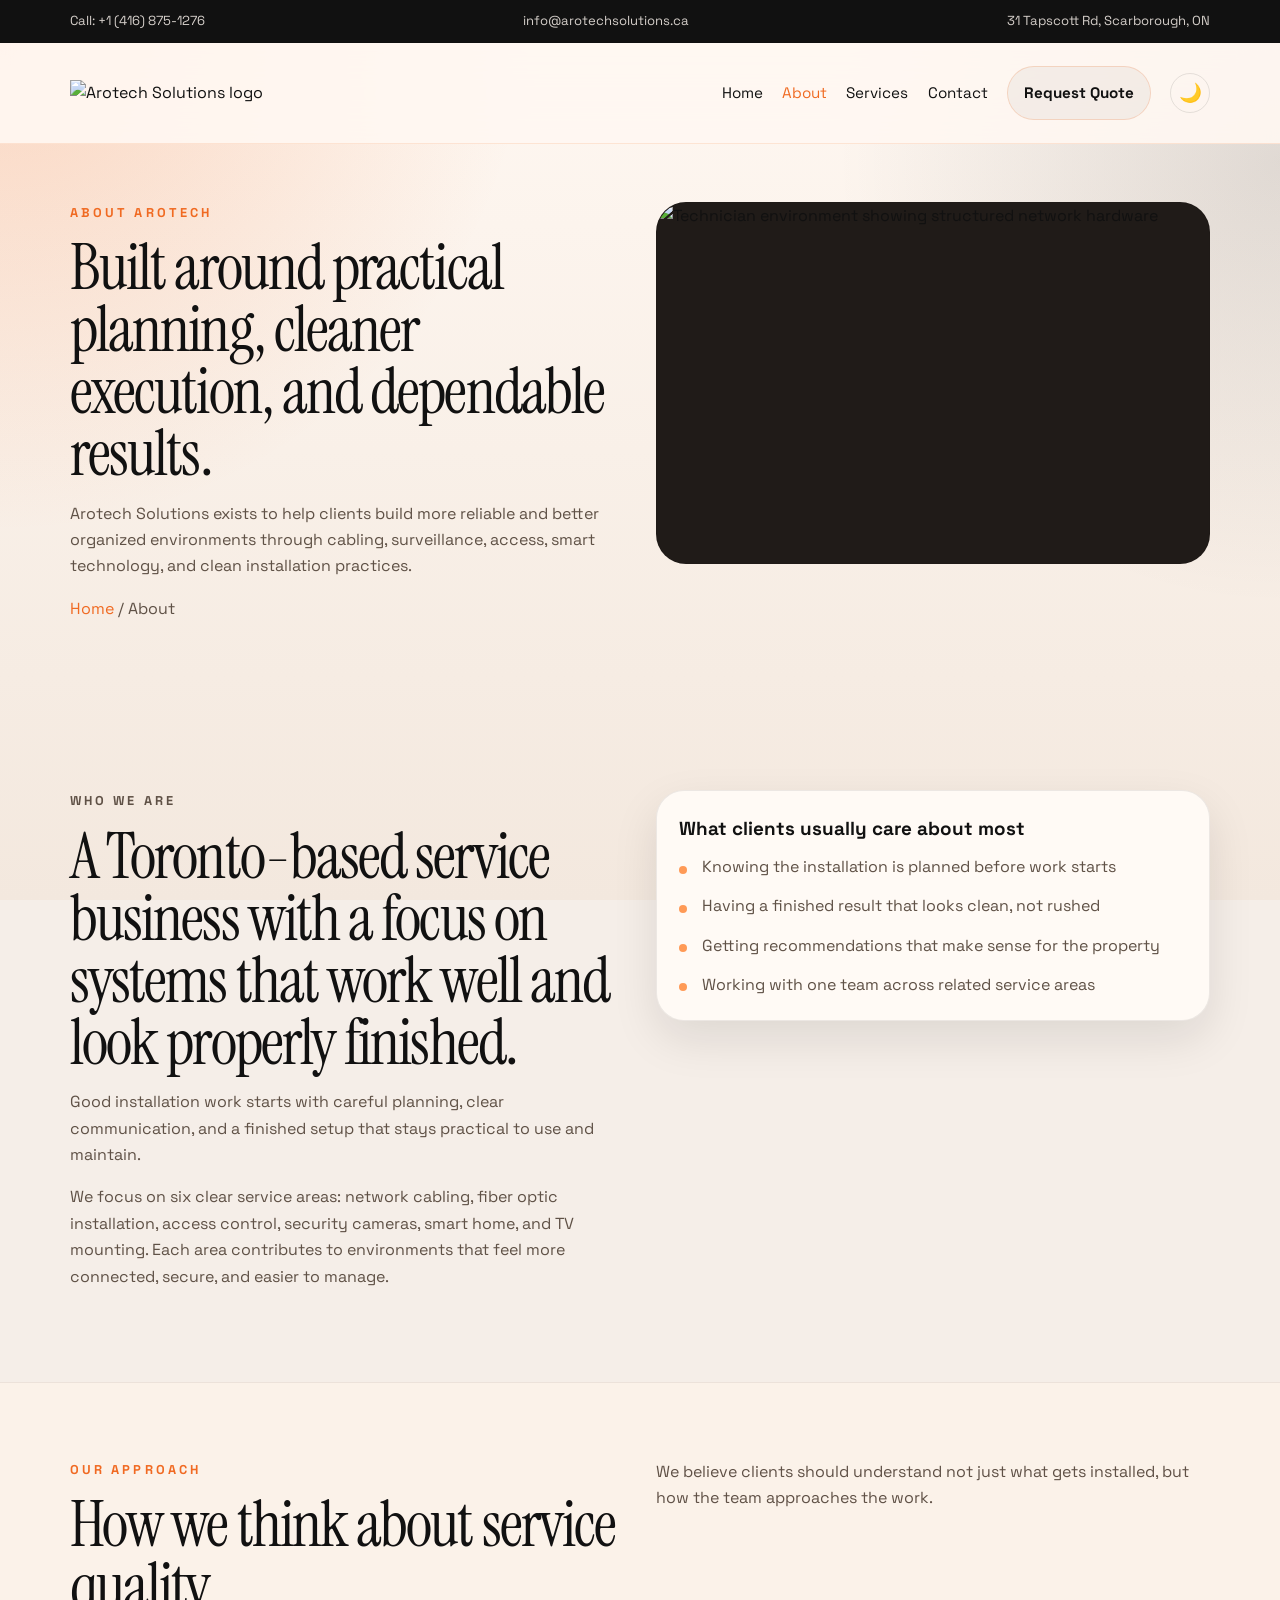
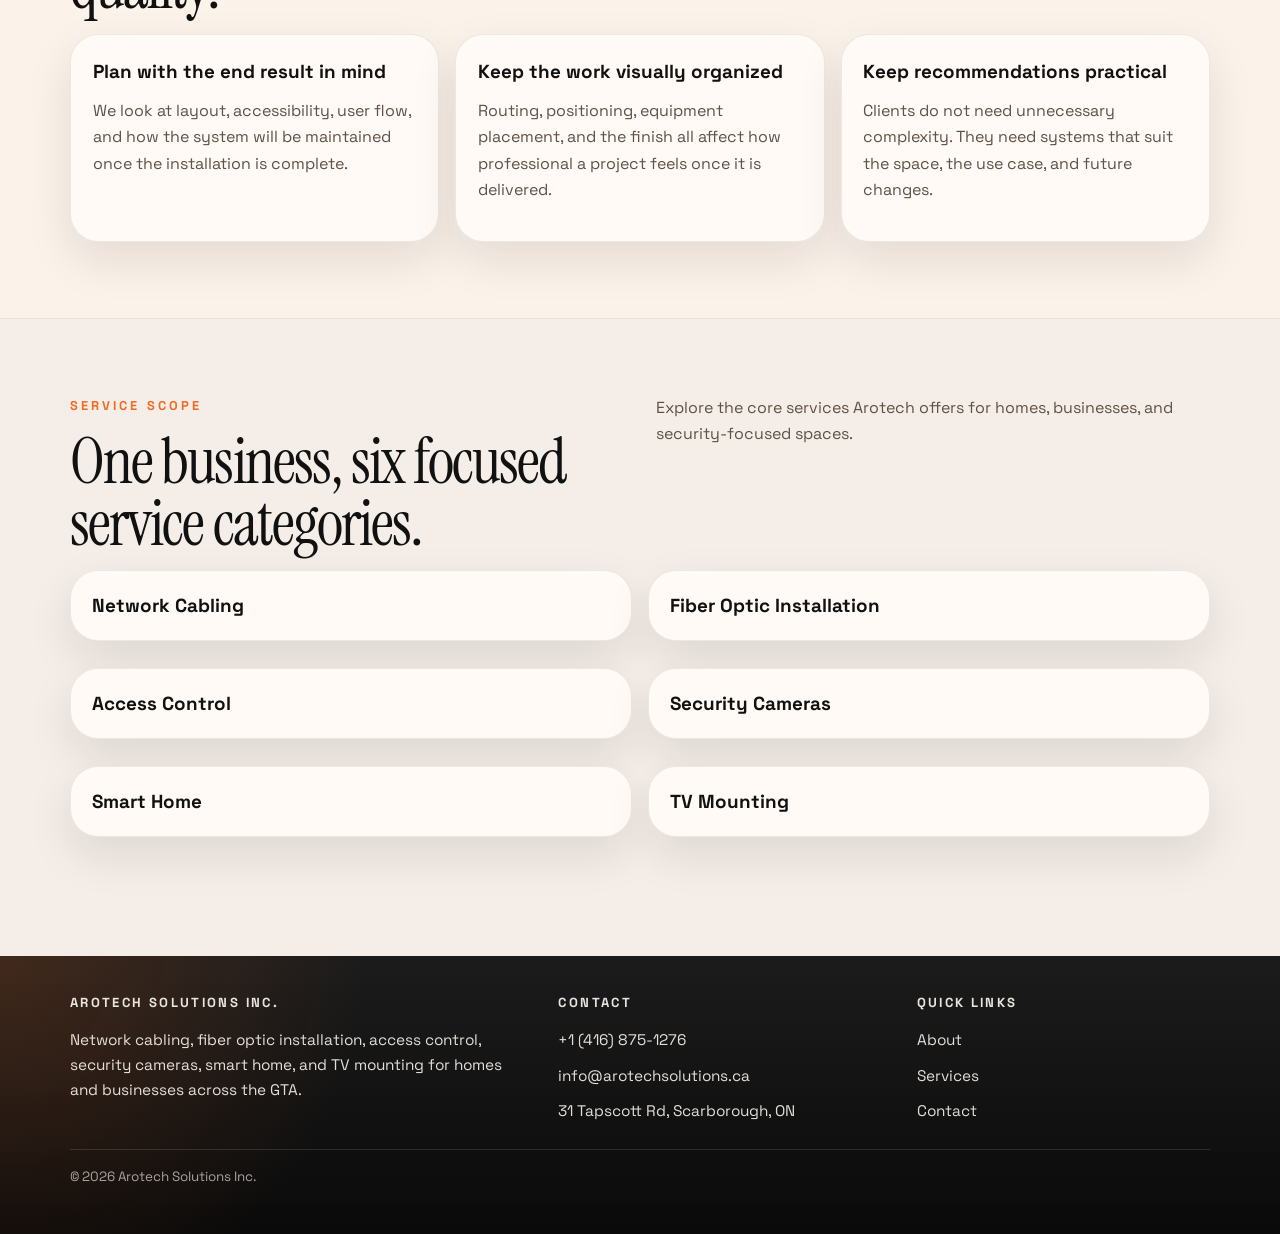
==== commit a2df221c: "Update contact phone number to +1 (416) 875-1276" ====
--- a/about.html
+++ b/about.html
@@ -3,9 +3,9 @@
 <head>
     <meta charset="UTF-8">
     <meta name="viewport" content="width=device-width, initial-scale=1.0">
-    <title>About | Arotech Solutions</title>
+    <title>About | Arotech Solutions Inc</title>
     <meta name="description" content="Learn about Arotech Solutions, our service approach, and how we deliver structured cabling, security, and smart installation solutions.">
-    <link rel="icon" href="/assets/images/favicon.svg" type="image/svg+xml">
+    <link rel="icon" href="/assets/images/logo.png" type="image/png">
     <link rel="preconnect" href="https://fonts.googleapis.com">
     <link rel="preconnect" href="https://fonts.gstatic.com" crossorigin>
     <link href="https://fonts.googleapis.com/css2?family=Instrument+Serif:ital@0;1&family=Space+Grotesk:wght@400;500;700&display=swap" rel="stylesheet">
@@ -15,21 +15,21 @@
     <div class="site-bg" aria-hidden="true"></div>
     <div class="utility-bar">
         <div class="container utility-row">
-            <a href="tel:+16473131321">Call: +1 (647) 313-1321</a>
+            <a href="tel:+14168751276">Call: +1 (416) 875-1276</a>
             <a href="mailto:info@arotechsolutions.ca">info@arotechsolutions.ca</a>
             <span>31 Tapscott Rd, Scarborough, ON</span>
         </div>
     </div>
     <header class="site-header">
         <div class="container header-row">
-            <a class="brand" href="/index.html" aria-label="Arotech Solutions home"><img src="/assets/images/logo.png" alt="Arotech Solutions logo"></a>
+            <a class="brand" href="/index.html" aria-label="Arotech Solutions home"><img src="/assets/images/arotech%20cropped%20png.png" alt="Arotech Solutions logo" data-light-src="/assets/images/arotech%20cropped%20png.png" data-dark-src="/assets/images/arotech%20black%20jpeg.png"></a>
             <button class="nav-toggle" type="button" aria-expanded="false" aria-controls="site-nav" aria-label="Toggle navigation"><span></span><span></span></button>
             <nav class="site-nav" id="site-nav">
                 <a href="/index.html">Home</a>
                 <a href="/about.html" aria-current="page">About</a>
                 <a href="/services.html">Services</a>
                 <a href="/contact.html">Contact</a>
-                <a class="button button-small button-ghost" href="tel:+16473131321">Request Quote</a>
+                <a class="button button-small button-ghost" href="tel:+14168751276">Request Quote</a>
             </nav>
         </div>
     </header>
@@ -127,7 +127,7 @@
             </div>
             <div class="footer-block">
                 <p class="footer-heading">Contact</p>
-                <a href="tel:+16473131321">+1 (647) 313-1321</a>
+                <a href="tel:+14168751276">+1 (416) 875-1276</a>
                 <a href="mailto:info@arotechsolutions.ca">info@arotechsolutions.ca</a>
                 <span>31 Tapscott Rd, Scarborough, ON</span>
             </div>
@@ -140,9 +140,9 @@
         </div>
         <div class="container footer-bottom">
             <p>&copy; <span id="year"></span> Arotech Solutions Inc.</p>
-            <p class="footer-credit">Developed by <a href="https://surgexlabs.ca/" target="_blank" rel="noreferrer">SurgeXlabs</a></p>
         </div>
     </footer>
     <script src="/assets/js/main.js"></script>
 </body>
 </html>
+
--- a/assets/css/styles.css
+++ b/assets/css/styles.css
@@ -194,7 +194,7 @@
     align-items: center;
     justify-content: space-between;
     gap: 1rem;
-    min-height: 92px;
+    min-height: 100px;
 }
 
 .brand {
@@ -202,15 +202,19 @@
     align-items: center;
     justify-content: center;
     flex: 0 0 auto;
-    max-width: 430px;
+    max-width: 520px;
 }
 
 .brand img {
     display: block;
     width: 100%;
     height: auto;
-    max-height: 64px;
+    max-height: 80px;
     object-fit: contain;
+}
+
+body[data-theme="dark"] .brand img {
+    filter: brightness(0) invert(1);
 }
 
 .site-nav {
@@ -288,34 +292,28 @@
     display: inline-flex;
     align-items: center;
     justify-content: center;
-    gap: 0.55rem;
-    min-height: 44px;
-    padding: 0.72rem 1rem;
+    width: 40px;
+    height: 40px;
+    padding: 0;
     border: 1px solid var(--line);
-    border-radius: 999px;
+    border-radius: 50%;
     background: transparent;
     color: var(--ink);
     font: inherit;
-    font-weight: 600;
+    font-size: 1.15rem;
     cursor: pointer;
+    flex-shrink: 0;
 }
 
 .theme-toggle:hover {
     background: var(--accent-soft);
-    box-shadow: 0 10px 24px rgba(240, 106, 34, 0.12);
+    box-shadow: 0 6px 18px rgba(240, 106, 34, 0.14);
 }
 
 .theme-toggle-icon {
-    display: inline-flex;
-    align-items: center;
-    justify-content: center;
-    width: 1.1rem;
-    height: 1.1rem;
-    border-radius: 50%;
-    background: linear-gradient(135deg, var(--accent), var(--accent-strong));
-    color: #fff;
-    font-size: 0.72rem;
+    display: block;
     line-height: 1;
+    font-style: normal;
 }
 
 .text-link {
@@ -733,6 +731,16 @@
     color: var(--muted);
 }
 
+.form-success-msg {
+    margin-top: 1rem;
+    padding: 1.1rem 1.4rem;
+    border-radius: 16px;
+    background: var(--accent-soft);
+    color: var(--ink);
+    font-weight: 500;
+    border-left: 3px solid var(--accent);
+}
+
 .site-footer {
     margin-top: 2rem;
     padding: 0 0 2rem;
@@ -918,8 +926,8 @@
     }
 
     .theme-toggle {
-        justify-content: flex-start;
-        width: 100%;
+        width: 40px;
+        justify-content: center;
     }
 
     .site-nav.is-open {
@@ -962,15 +970,15 @@
     }
 
     .header-row {
-        min-height: 82px;
+        min-height: 90px;
     }
 
     .brand {
-        max-width: 300px;
+        max-width: 360px;
     }
 
     .brand img {
-        max-height: 50px;
+        max-height: 62px;
     }
 
     .hero-visual img,
